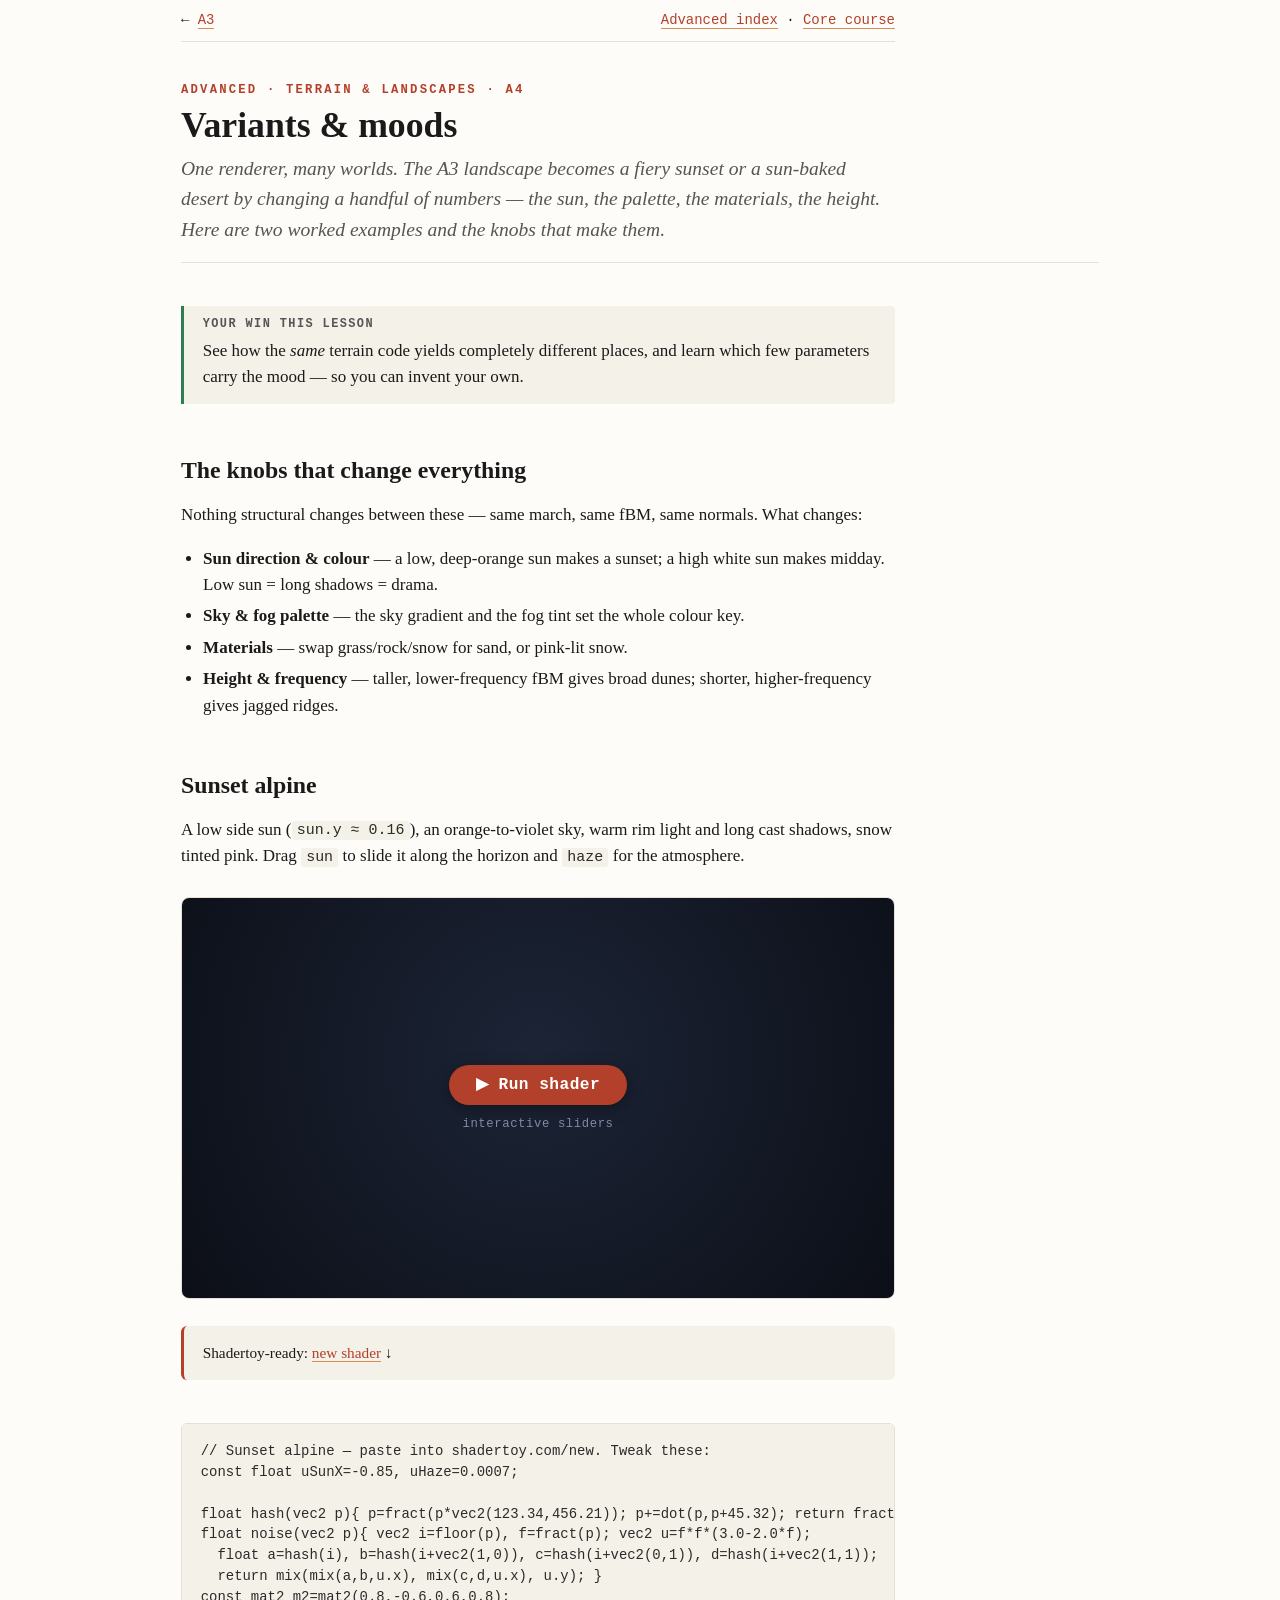
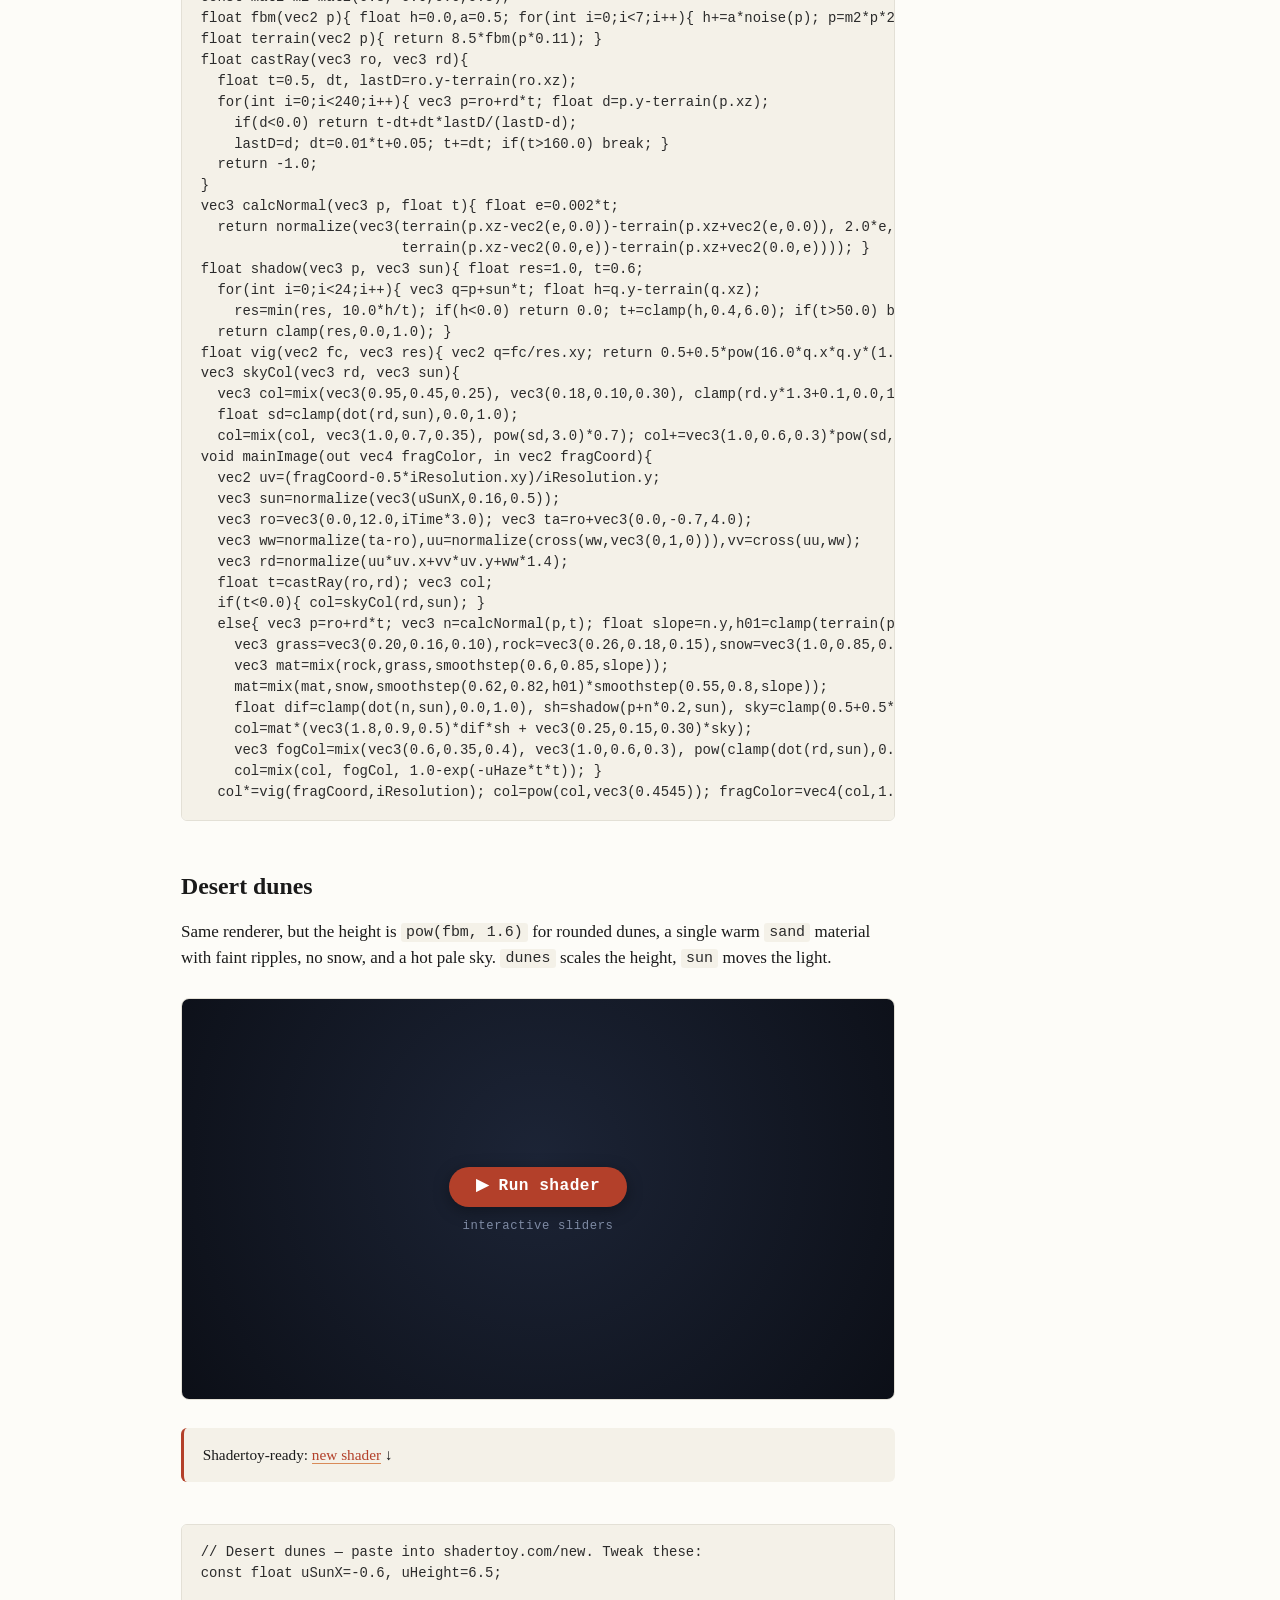
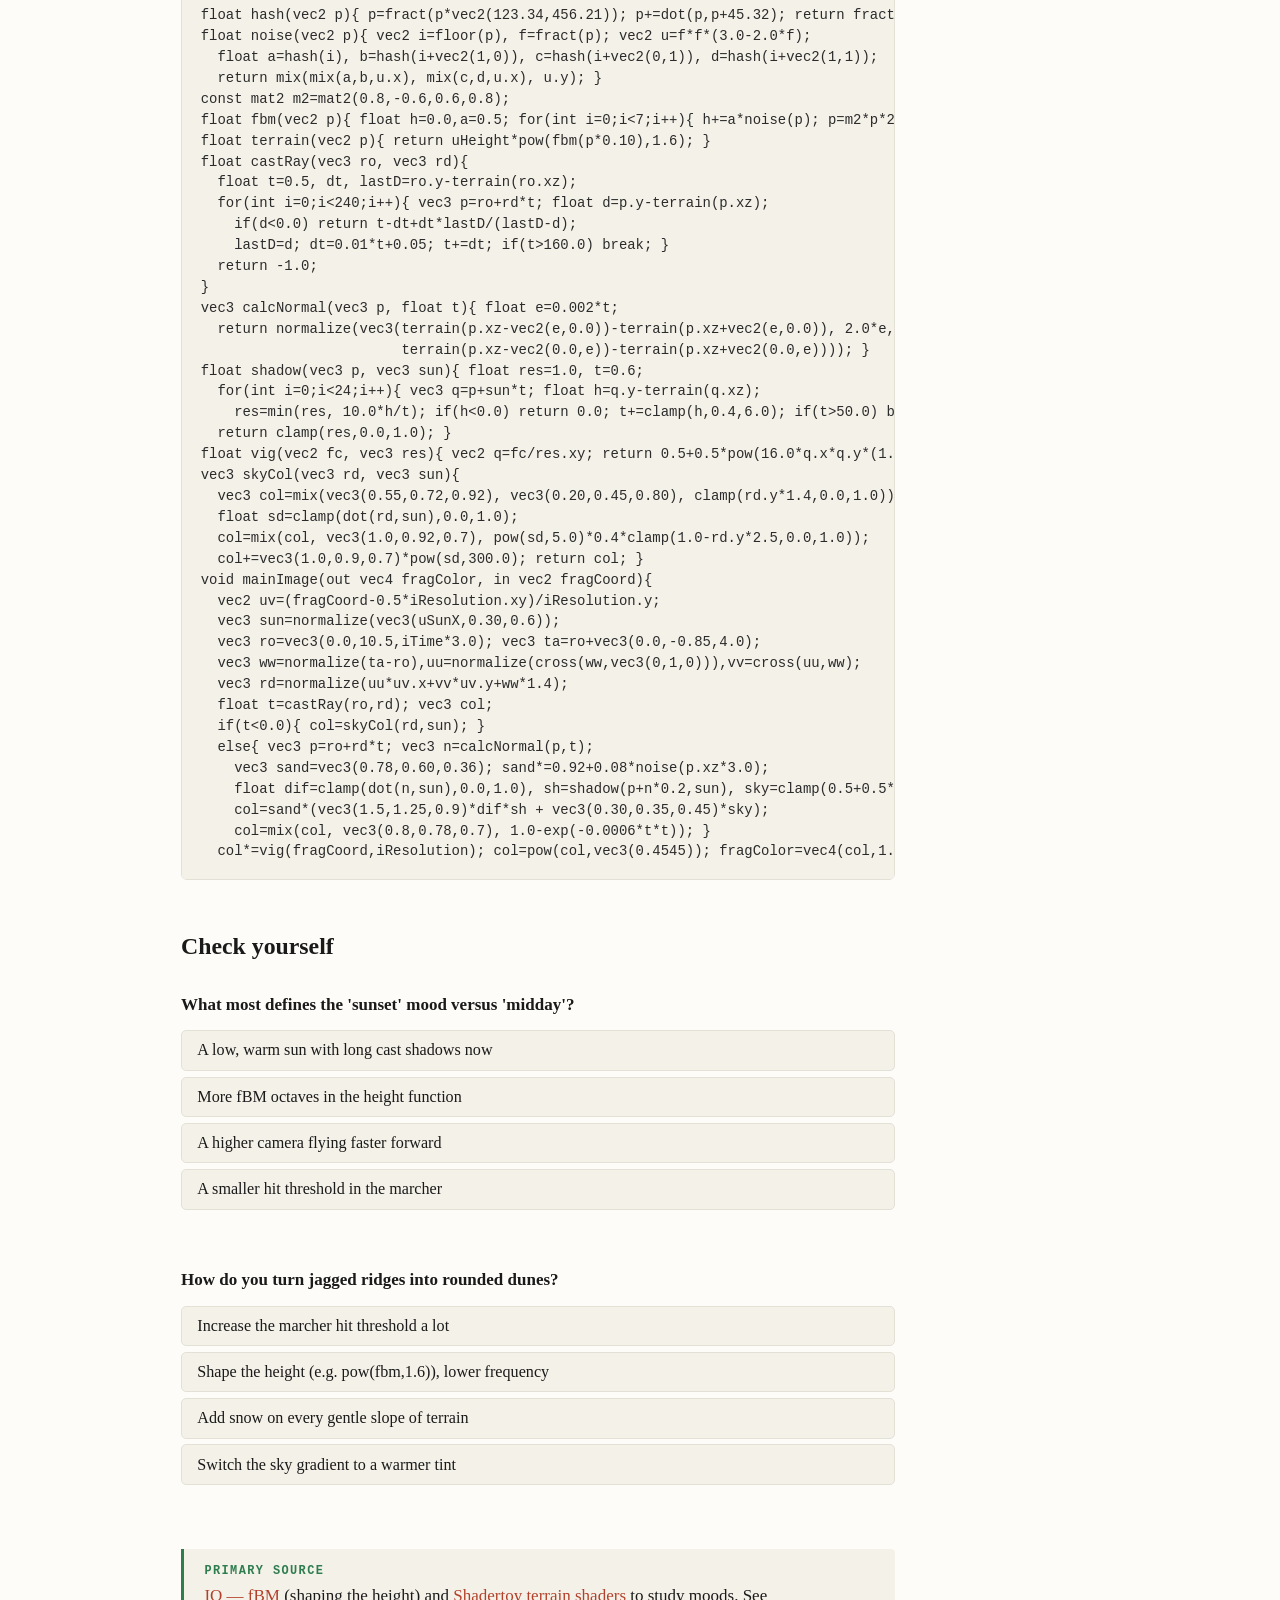
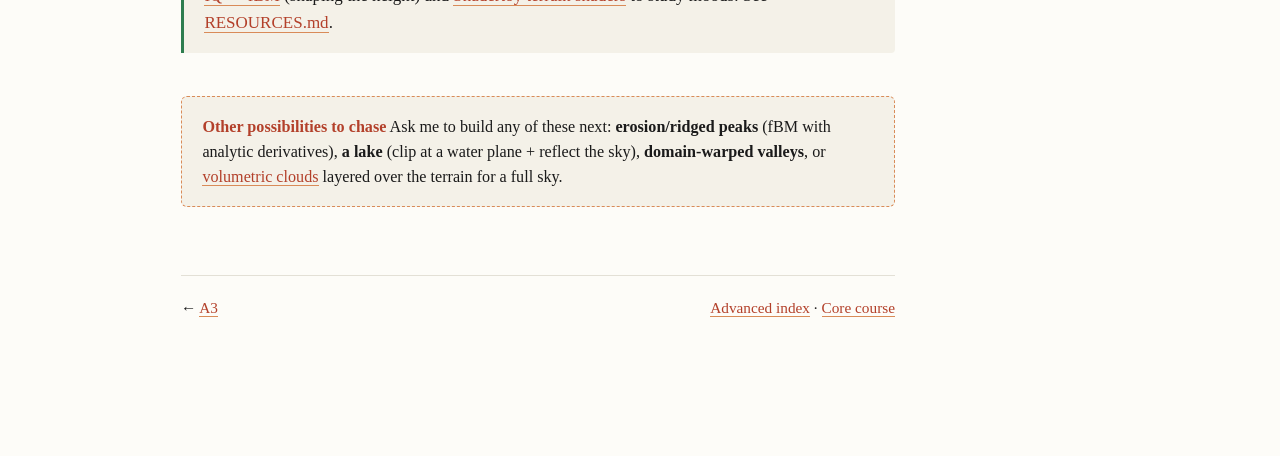
==== advanced/a4-variants-and-moods.html @ 478e91cb "Advanced raymarching track: terrain & landscapes (A1–A4, live WebGL labs)" ====
<!doctype html>
<html lang="en">
<head>
<meta charset="utf-8">
<meta name="viewport" content="width=device-width,initial-scale=1">
<title>A4 — Variants &amp; moods</title>
<link rel="stylesheet" href="../assets/lesson.css">
<style>
  .ship { margin: 1rem 0 2.5rem; padding: 0.9rem 1.1rem; border-radius: 6px; background: var(--code-bg);
    border-left: 3px solid var(--accent); font-size: 0.9rem; max-width: var(--measure); }
</style>
</head>
<body>

<header class="masthead">
  <p class="kicker">Advanced · Terrain &amp; Landscapes · A4</p>
  <h1>Variants &amp; moods</h1>
  <p class="standfirst">One renderer, many worlds. The A3 landscape becomes a fiery sunset or a sun-baked
  desert by changing a handful of numbers — the sun, the palette, the materials, the height. Here are two
  worked examples and the knobs that make them.</p>
</header>

<main>

<div class="goal">
  <span class="label">Your win this lesson</span>
  See how the <em>same</em> terrain code yields completely different places, and learn which few
  parameters carry the mood — so you can invent your own.
</div>

<h2>The knobs that change everything</h2>

<p>Nothing structural changes between these — same march, same fBM, same normals. What changes:</p>
<ul>
  <li><strong>Sun direction &amp; colour</strong> — a low, deep-orange sun makes a sunset; a high white
  sun makes midday. Low sun = long shadows = drama.</li>
  <li><strong>Sky &amp; fog palette</strong> — the sky gradient and the fog tint set the whole colour key.</li>
  <li><strong>Materials</strong> — swap grass/rock/snow for sand, or pink-lit snow.</li>
  <li><strong>Height &amp; frequency</strong> — taller, lower-frequency fBM gives broad dunes;
  shorter, higher-frequency gives jagged ridges.</li>
</ul>

<h2>Sunset alpine</h2>

<p>A low side sun (<code>sun.y ≈ 0.16</code>), an orange-to-violet sky, warm rim light and long cast
shadows, snow tinted pink. Drag <code>sun</code> to slide it along the horizon and <code>haze</code> for
the atmosphere.</p>

<div id="lab-sunset"></div>
<div class="ship">Shadertoy-ready: <a href="https://www.shadertoy.com/new" target="_blank">new shader</a> ↓</div>
<pre><code id="code-sunset"></code></pre>

<h2>Desert dunes</h2>

<p>Same renderer, but the height is <code>pow(fbm, 1.6)</code> for rounded dunes, a single warm
<code>sand</code> material with faint ripples, no snow, and a hot pale sky. <code>dunes</code> scales the
height, <code>sun</code> moves the light.</p>

<div id="lab-desert"></div>
<div class="ship">Shadertoy-ready: <a href="https://www.shadertoy.com/new" target="_blank">new shader</a> ↓</div>
<pre><code id="code-desert"></code></pre>

<h2>Check yourself</h2>

<div class="quiz" id="q1"
  data-q="What most defines the 'sunset' mood versus 'midday'?"
  data-correct="0"
  data-options='["A low, warm sun with long cast shadows now","More fBM octaves in the height function","A higher camera flying faster forward","A smaller hit threshold in the marcher"]'
  data-feedback="Sun height/colour drives the mood: low + warm = sunset and long shadows; high + white = flat midday."></div>

<div class="quiz" id="q2"
  data-q="How do you turn jagged ridges into rounded dunes?"
  data-correct="1"
  data-options='["Increase the marcher hit threshold a lot","Shape the height (e.g. pow(fbm,1.6)), lower frequency","Add snow on every gentle slope of terrain","Switch the sky gradient to a warmer tint"]'
  data-feedback="Remapping the height (a power curve) and using lower-frequency fBM smooths peaks into broad dunes."></div>

<div class="source">
  <span class="label">Primary source</span>
  <a href="https://iquilezles.org/articles/fbm/">IQ — fBM</a> (shaping the height) and
  <a href="https://www.shadertoy.com/results?query=terrain">Shadertoy terrain shaders</a> to study moods.
  See <a href="https://github.com/franpiaggio/interactive-shader-course/blob/main/RESOURCES.md">RESOURCES.md</a>.
</div>

<div class="ask">
  <span class="label">Other possibilities to chase</span>
  Ask me to build any of these next: <strong>erosion/ridged peaks</strong> (fBM with analytic
  derivatives), <strong>a lake</strong> (clip at a water plane + reflect the sky), <strong>domain-warped
  valleys</strong>, or <a href="https://franpiaggio.github.io/interactive-shader-course/lessons/0011-volumetric-clouds.html">volumetric clouds</a> layered over
  the terrain for a full sky.
</div>

<nav class="lesson-nav">
  <span>← <a href="a3-painting-the-landscape.html">A3</a></span>
  <span><a href="index.html">Advanced index</a> · <a href="https://franpiaggio.github.io/interactive-shader-course/">Core course</a></span>
</nav>

</main>

<script type="module" src="../assets/quiz.js"></script>
<script type="module">
import { createShaderLab } from '../assets/shader-lab.js';

const CORE = `
float hash(vec2 p){ p=fract(p*vec2(123.34,456.21)); p+=dot(p,p+45.32); return fract(p.x*p.y); }
float noise(vec2 p){ vec2 i=floor(p), f=fract(p); vec2 u=f*f*(3.0-2.0*f);
  float a=hash(i), b=hash(i+vec2(1,0)), c=hash(i+vec2(0,1)), d=hash(i+vec2(1,1));
  return mix(mix(a,b,u.x), mix(c,d,u.x), u.y); }
const mat2 m2=mat2(0.8,-0.6,0.6,0.8);
float fbm(vec2 p){ float h=0.0,a=0.5; for(int i=0;i<7;i++){ h+=a*noise(p); p=m2*p*2.0; a*=0.5; } return h; }`;
const MARCH = `
float castRay(vec3 ro, vec3 rd){
  float t=0.5, dt, lastD=ro.y-terrain(ro.xz);
  for(int i=0;i<240;i++){ vec3 p=ro+rd*t; float d=p.y-terrain(p.xz);
    if(d<0.0) return t-dt+dt*lastD/(lastD-d);
    lastD=d; dt=0.01*t+0.05; t+=dt; if(t>160.0) break; }
  return -1.0;
}
vec3 calcNormal(vec3 p, float t){ float e=0.002*t;
  return normalize(vec3(terrain(p.xz-vec2(e,0.0))-terrain(p.xz+vec2(e,0.0)), 2.0*e,
                        terrain(p.xz-vec2(0.0,e))-terrain(p.xz+vec2(0.0,e)))); }
float shadow(vec3 p, vec3 sun){ float res=1.0, t=0.6;
  for(int i=0;i<24;i++){ vec3 q=p+sun*t; float h=q.y-terrain(q.xz);
    res=min(res, 10.0*h/t); if(h<0.0) return 0.0; t+=clamp(h,0.4,6.0); if(t>50.0) break; }
  return clamp(res,0.0,1.0); }
float vig(vec2 fc, vec3 res){ vec2 q=fc/res.xy; return 0.5+0.5*pow(16.0*q.x*q.y*(1.0-q.x)*(1.0-q.y),0.15); }`;

const SUNSET = CORE + `
float terrain(vec2 p){ return 8.5*fbm(p*0.11); }` + MARCH + `
vec3 skyCol(vec3 rd, vec3 sun){
  vec3 col=mix(vec3(0.95,0.45,0.25), vec3(0.18,0.10,0.30), clamp(rd.y*1.3+0.1,0.0,1.0));
  float sd=clamp(dot(rd,sun),0.0,1.0);
  col=mix(col, vec3(1.0,0.7,0.35), pow(sd,3.0)*0.7); col+=vec3(1.0,0.6,0.3)*pow(sd,400.0)*2.0; return col; }
void mainImage(out vec4 fragColor, in vec2 fragCoord){
  vec2 uv=(fragCoord-0.5*iResolution.xy)/iResolution.y;
  vec3 sun=normalize(vec3(uSunX,0.16,0.5));
  vec3 ro=vec3(0.0,12.0,iTime*3.0); vec3 ta=ro+vec3(0.0,-0.7,4.0);
  vec3 ww=normalize(ta-ro),uu=normalize(cross(ww,vec3(0,1,0))),vv=cross(uu,ww);
  vec3 rd=normalize(uu*uv.x+vv*uv.y+ww*1.4);
  float t=castRay(ro,rd); vec3 col;
  if(t<0.0){ col=skyCol(rd,sun); }
  else{ vec3 p=ro+rd*t; vec3 n=calcNormal(p,t); float slope=n.y,h01=clamp(terrain(p.xz)/8.5,0.0,1.0);
    vec3 grass=vec3(0.20,0.16,0.10),rock=vec3(0.26,0.18,0.15),snow=vec3(1.0,0.85,0.8);
    vec3 mat=mix(rock,grass,smoothstep(0.6,0.85,slope));
    mat=mix(mat,snow,smoothstep(0.62,0.82,h01)*smoothstep(0.55,0.8,slope));
    float dif=clamp(dot(n,sun),0.0,1.0), sh=shadow(p+n*0.2,sun), sky=clamp(0.5+0.5*n.y,0.0,1.0);
    col=mat*(vec3(1.8,0.9,0.5)*dif*sh + vec3(0.25,0.15,0.30)*sky);
    vec3 fogCol=mix(vec3(0.6,0.35,0.4), vec3(1.0,0.6,0.3), pow(clamp(dot(rd,sun),0.0,1.0),3.0));
    col=mix(col, fogCol, 1.0-exp(-uHaze*t*t)); }
  col*=vig(fragCoord,iResolution); col=pow(col,vec3(0.4545)); fragColor=vec4(col,1.0); }`;

const DESERT = CORE + `
float terrain(vec2 p){ return uHeight*pow(fbm(p*0.10),1.6); }` + MARCH + `
vec3 skyCol(vec3 rd, vec3 sun){
  vec3 col=mix(vec3(0.55,0.72,0.92), vec3(0.20,0.45,0.80), clamp(rd.y*1.4,0.0,1.0));
  float sd=clamp(dot(rd,sun),0.0,1.0);
  col=mix(col, vec3(1.0,0.92,0.7), pow(sd,5.0)*0.4*clamp(1.0-rd.y*2.5,0.0,1.0));
  col+=vec3(1.0,0.9,0.7)*pow(sd,300.0); return col; }
void mainImage(out vec4 fragColor, in vec2 fragCoord){
  vec2 uv=(fragCoord-0.5*iResolution.xy)/iResolution.y;
  vec3 sun=normalize(vec3(uSunX,0.30,0.6));
  vec3 ro=vec3(0.0,10.5,iTime*3.0); vec3 ta=ro+vec3(0.0,-0.85,4.0);
  vec3 ww=normalize(ta-ro),uu=normalize(cross(ww,vec3(0,1,0))),vv=cross(uu,ww);
  vec3 rd=normalize(uu*uv.x+vv*uv.y+ww*1.4);
  float t=castRay(ro,rd); vec3 col;
  if(t<0.0){ col=skyCol(rd,sun); }
  else{ vec3 p=ro+rd*t; vec3 n=calcNormal(p,t);
    vec3 sand=vec3(0.78,0.60,0.36); sand*=0.92+0.08*noise(p.xz*3.0);
    float dif=clamp(dot(n,sun),0.0,1.0), sh=shadow(p+n*0.2,sun), sky=clamp(0.5+0.5*n.y,0.0,1.0);
    col=sand*(vec3(1.5,1.25,0.9)*dif*sh + vec3(0.30,0.35,0.45)*sky);
    col=mix(col, vec3(0.8,0.78,0.7), 1.0-exp(-0.0006*t*t)); }
  col*=vig(fragCoord,iResolution); col=pow(col,vec3(0.4545)); fragColor=vec4(col,1.0); }`;

createShaderLab(document.getElementById('lab-sunset'), {
  height: 400,
  uniforms: [
    { name: 'uSunX', label: 'sun',  min: -1.0, max: -0.2, value: -0.85 },
    { name: 'uHaze', label: 'haze', min: 0.0003, max: 0.0016, step: 0.0001, value: 0.0007 },
  ],
  source: SUNSET,
});
createShaderLab(document.getElementById('lab-desert'), {
  height: 400,
  uniforms: [
    { name: 'uSunX',   label: 'sun',   min: -1.0, max: 0.2, value: -0.6 },
    { name: 'uHeight', label: 'dunes', min: 3.0, max: 10.0, value: 6.5 },
  ],
  source: DESERT,
});

document.getElementById('code-sunset').textContent =
  '// Sunset alpine — paste into shadertoy.com/new. Tweak these:\nconst float uSunX=-0.85, uHaze=0.0007;\n' + SUNSET;
document.getElementById('code-desert').textContent =
  '// Desert dunes — paste into shadertoy.com/new. Tweak these:\nconst float uSunX=-0.6, uHeight=6.5;\n' + DESERT;
</script>
</body>
</html>
---- assets/lesson.css ----
/* ============================================================
   Shared lesson stylesheet — Raymarching for Creative Art
   Tufte-inspired: readable measure, generous margins, sidenotes.
   Used by every lesson + reference doc so the course feels like one book.
   ============================================================ */

:root {
  --ink:        #1a1a1a;
  --ink-soft:   #555;
  --paper:      #fdfcf8;
  --rule:       #e3e0d6;
  --accent:     #b3402a;   /* terracotta — links, highlights */
  --accent-dim: #d98b58;
  --code-bg:    #f4f1e8;
  --code-ink:   #2b2b2b;
  --ok:         #2e7d4f;
  --warn:       #b3402a;
  --measure:    42rem;     /* main text column */
}

@media (prefers-color-scheme: dark) {
  :root {
    --ink:#e8e6df; --ink-soft:#a8a49a; --paper:#15140f; --rule:#33312a;
    --accent:#e6885f; --accent-dim:#b3402a; --code-bg:#1e1d18; --code-ink:#e0ddd2;
  }
}

* { box-sizing: border-box; }

html { font-size: 17px; }

body {
  margin: 0 auto;
  padding: 4rem 2rem 8rem;
  max-width: 58rem;
  background: var(--paper);
  color: var(--ink);
  font-family: Georgia, Cambria, "Times New Roman", serif;
  line-height: 1.55;
  -webkit-font-smoothing: antialiased;
  text-rendering: optimizeLegibility;
}

/* ---- masthead ---- */
.masthead { border-bottom: 1px solid var(--rule); padding-bottom: 1rem; margin-bottom: 2.5rem; }
.kicker {
  font: 600 0.72rem/1 ui-monospace, "SF Mono", Menlo, monospace;
  letter-spacing: 0.18em; text-transform: uppercase; color: var(--accent);
  margin: 0 0 0.6rem;
}
.masthead h1 { font-size: 2.1rem; line-height: 1.1; margin: 0 0 0.5rem; font-weight: 700; }
.masthead .standfirst { color: var(--ink-soft); font-size: 1.15rem; font-style: italic; margin: 0; max-width: var(--measure); }

/* ---- prose ---- */
main, .prose { max-width: var(--measure); }
h2 { font-size: 1.4rem; margin: 2.8rem 0 0.8rem; font-weight: 700; }
h3 { font-size: 1.1rem; margin: 1.8rem 0 0.5rem; font-weight: 700; color: var(--ink-soft); }
p  { margin: 0 0 1rem; }
a  { color: var(--accent); text-decoration: none; border-bottom: 1px solid var(--accent-dim); }
a:hover { background: var(--accent); color: var(--paper); }
strong { font-weight: 700; }
em { font-style: italic; }

ul, ol { max-width: var(--measure); padding-left: 1.3rem; }
li { margin: 0.3rem 0; }

/* ---- callouts ---- */
.note, .goal, .try, .pitfall {
  border-left: 3px solid var(--accent-dim);
  background: var(--code-bg);
  padding: 0.8rem 1.1rem;
  margin: 1.4rem 0;
  border-radius: 0 4px 4px 0;
  max-width: var(--measure);
}
.note   { border-color: #6b8cae; }
.goal   { border-color: var(--ok); }
.try    { border-color: var(--accent); }
.pitfall{ border-color: var(--warn); }
.note .label, .goal .label, .try .label, .pitfall .label {
  display:block; font: 600 0.7rem/1 ui-monospace, monospace; letter-spacing:0.12em;
  text-transform: uppercase; margin-bottom: 0.4rem; color: var(--ink-soft);
}

/* ---- code ---- */
code {
  font-family: ui-monospace, "SF Mono", Menlo, Consolas, monospace;
  font-size: 0.88em; background: var(--code-bg); color: var(--code-ink);
  padding: 0.1em 0.35em; border-radius: 3px;
}
pre {
  background: var(--code-bg); color: var(--code-ink);
  padding: 1rem 1.1rem; border-radius: 6px; overflow-x: auto;
  font-size: 0.82rem; line-height: 1.5; border: 1px solid var(--rule);
  max-width: var(--measure);
}
pre code { background: none; padding: 0; font-size: inherit; }

/* ---- shader lab (live canvas + editor) ---- */
.shader-lab {
  margin: 1.6rem 0;
  border: 1px solid var(--rule); border-radius: 8px; overflow: hidden;
  background: #000; max-width: var(--measure);
}
/* lazy "Run" poster */
.shader-lab .lab-poster {
  display: flex; flex-direction: column; align-items: center; justify-content: center; gap: 0.8rem;
  background: radial-gradient(circle at 50% 40%, #1c2436, #0c0f17);
  color: #cdd6e6;
}
.shader-lab .lab-run {
  cursor: pointer; background: var(--accent); color: #fff; border: none;
  border-radius: 999px; padding: 0.7rem 1.6rem; font: 600 0.95rem/1 ui-monospace, monospace;
  letter-spacing: 0.03em; box-shadow: 0 4px 16px rgba(0,0,0,.35); transition: transform .1s, background .12s;
}
.shader-lab .lab-run:hover { background: var(--accent-dim); transform: translateY(-1px); }
.shader-lab .lab-poster-hint { font: 0.72rem/1 ui-monospace, monospace; color: #7e8aa3; letter-spacing: 0.05em; }

.shader-lab .lab-stage { position: relative; }
.shader-lab canvas { display: block; width: 100%; background:#000; cursor: crosshair; }

/* inspector read-out overlay */
.shader-lab .lab-readout {
  position: absolute; left: 0; right: 0; bottom: 0;
  font: 0.72rem/1.5 ui-monospace, monospace; color: #e8e6df;
  background: linear-gradient(transparent, rgba(0,0,0,0.78) 45%);
  padding: 1.4rem 0.8rem 0.5rem; pointer-events: none;
}
.shader-lab .lab-readout b { color: #ffd9a0; font-weight: 700; }
.shader-lab .lab-readout i.sw {
  display:inline-block; width:0.85em; height:0.85em; border-radius:2px;
  border:1px solid rgba(255,255,255,.5); vertical-align:-1px; margin-left:0.3em;
}

/* uniform sliders */
.shader-lab .lab-uniforms { padding: 0.6rem 1rem; background: #1c1b15; border-top: 1px solid var(--rule); }
.shader-lab .uni-row { display:flex; align-items:center; gap:0.7rem; margin:0.25rem 0;
  font: 0.74rem/1 ui-monospace, monospace; color:#cfc8b4; }
.shader-lab .uni-name { flex: 0 0 8.5em; }
.shader-lab .uni-row input[type=range] { flex: 1; accent-color: var(--accent); }
.shader-lab .uni-val { flex: 0 0 3em; text-align:right; color:#ffd9a0; }

/* auto-graded challenges */
.shader-lab .lab-challenges { padding: 0.5rem 1rem 0.8rem; background:#16150f; border-top:1px solid var(--rule); }
.shader-lab .chal { display:flex; align-items:flex-start; gap:0.6rem; margin:0.45rem 0;
  font: 0.8rem/1.45 Georgia, serif; color:#d8d4c8; }
.shader-lab .chal-mark { flex:0 0 1.1em; font-family:ui-monospace,monospace; color:#8a857a; }
.shader-lab .chal.pass .chal-mark { color:#7fd99b; }
.shader-lab .chal.fail .chal-mark { color:#e6885f; }
.shader-lab .chal-text { flex:1; }
.shader-lab .chal-text code { background:#2a281f; color:#e6c98a; }
.shader-lab .chal-btn {
  flex:0 0 auto; cursor:pointer; background:var(--accent); color:#fff; border:none;
  border-radius:4px; padding:0.25rem 0.7rem; font:0.72rem/1 ui-monospace,monospace;
}
.shader-lab .chal-btn:hover { background:var(--accent-dim); }
.shader-lab .chal-btn:disabled { opacity:0.5; cursor:default; }

.shader-lab .lab-editor {
  width: 100%; border: none; border-top: 1px solid var(--rule);
  background: #14130f; color: #d6e9c0;
  font-family: ui-monospace, "SF Mono", Menlo, monospace;
  font-size: 0.78rem; line-height: 1.45; padding: 0.8rem 1rem;
  resize: vertical; tab-size: 4; outline: none;
}
.shader-lab .lab-status {
  font: 0.72rem/1.4 ui-monospace, monospace; padding: 0.4rem 1rem;
  background: #1c1b15; color: #8fae6b; white-space: pre-wrap;
}
.shader-lab .lab-status.err { color: #e6885f; }

/* ---- quiz ---- */
.quiz { max-width: var(--measure); margin: 1.6rem 0; }
.quiz .q { font-weight: 700; margin-bottom: 0.7rem; }
.quiz .opt {
  display:block; width:100%; text-align:left; cursor:pointer;
  background: var(--code-bg); border:1px solid var(--rule); color:var(--ink);
  padding:0.6rem 0.9rem; margin:0.35rem 0; border-radius:5px;
  font-family: inherit; font-size: 0.95rem; transition: background .12s;
}
.quiz .opt:hover { border-color: var(--accent-dim); }
.quiz .opt.correct { background:#dff0e4; border-color:var(--ok); color:#194d31; }
.quiz .opt.wrong   { background:#f6e0da; border-color:var(--warn); color:#7a241a; }
.quiz .fb { margin-top:0.6rem; font-style:italic; color:var(--ink-soft); min-height:1.2em; }
@media (prefers-color-scheme: dark) {
  .quiz .opt.correct { background:#16331f; color:#9fe0b5; }
  .quiz .opt.wrong   { background:#3a1b15; color:#e6a08a; }
}

/* ---- sticky top nav (cloned from footer by quiz.js) ---- */
.topbar {
  position: sticky; top: 0; z-index: 20; margin: -4rem 0 2.5rem; padding: 0.7rem 0;
  display: flex; justify-content: space-between; align-items: center; gap: 1rem;
  background: var(--paper); border-bottom: 1px solid var(--rule);
  font: 0.82rem/1.2 ui-monospace, monospace; max-width: var(--measure);
}
.topbar a { white-space: nowrap; }
@media print { .topbar { display: none; } }

/* ---- footer nav ---- */
.lesson-nav {
  margin-top: 4rem; padding-top: 1.2rem; border-top: 1px solid var(--rule);
  display:flex; justify-content:space-between; gap:1rem; font-size:0.9rem;
  max-width: var(--measure);
}
.ask {
  margin-top: 2.5rem; padding: 1rem 1.2rem; border:1px dashed var(--accent-dim);
  border-radius:6px; background:var(--code-bg); font-size:0.95rem; max-width:var(--measure);
}
.ask .label { font-weight:700; color:var(--accent); }

/* ---- source citation ---- */
.source {
  margin-top: 2rem; padding: 1rem 1.2rem; border-left:3px solid var(--ok);
  background: var(--code-bg); border-radius:0 4px 4px 0; max-width: var(--measure);
}
.source .label { font:600 0.7rem/1 ui-monospace,monospace; letter-spacing:0.12em;
  text-transform:uppercase; color:var(--ok); display:block; margin-bottom:0.3rem; }

/* ---- print ---- */
@media print {
  body { background:#fff; color:#000; padding:1rem; max-width:none; }
  .shader-lab .lab-editor, .lab-status { display:none; }
  a { color:#000; border:none; }
  .ask, .lesson-nav { display:none; }
}
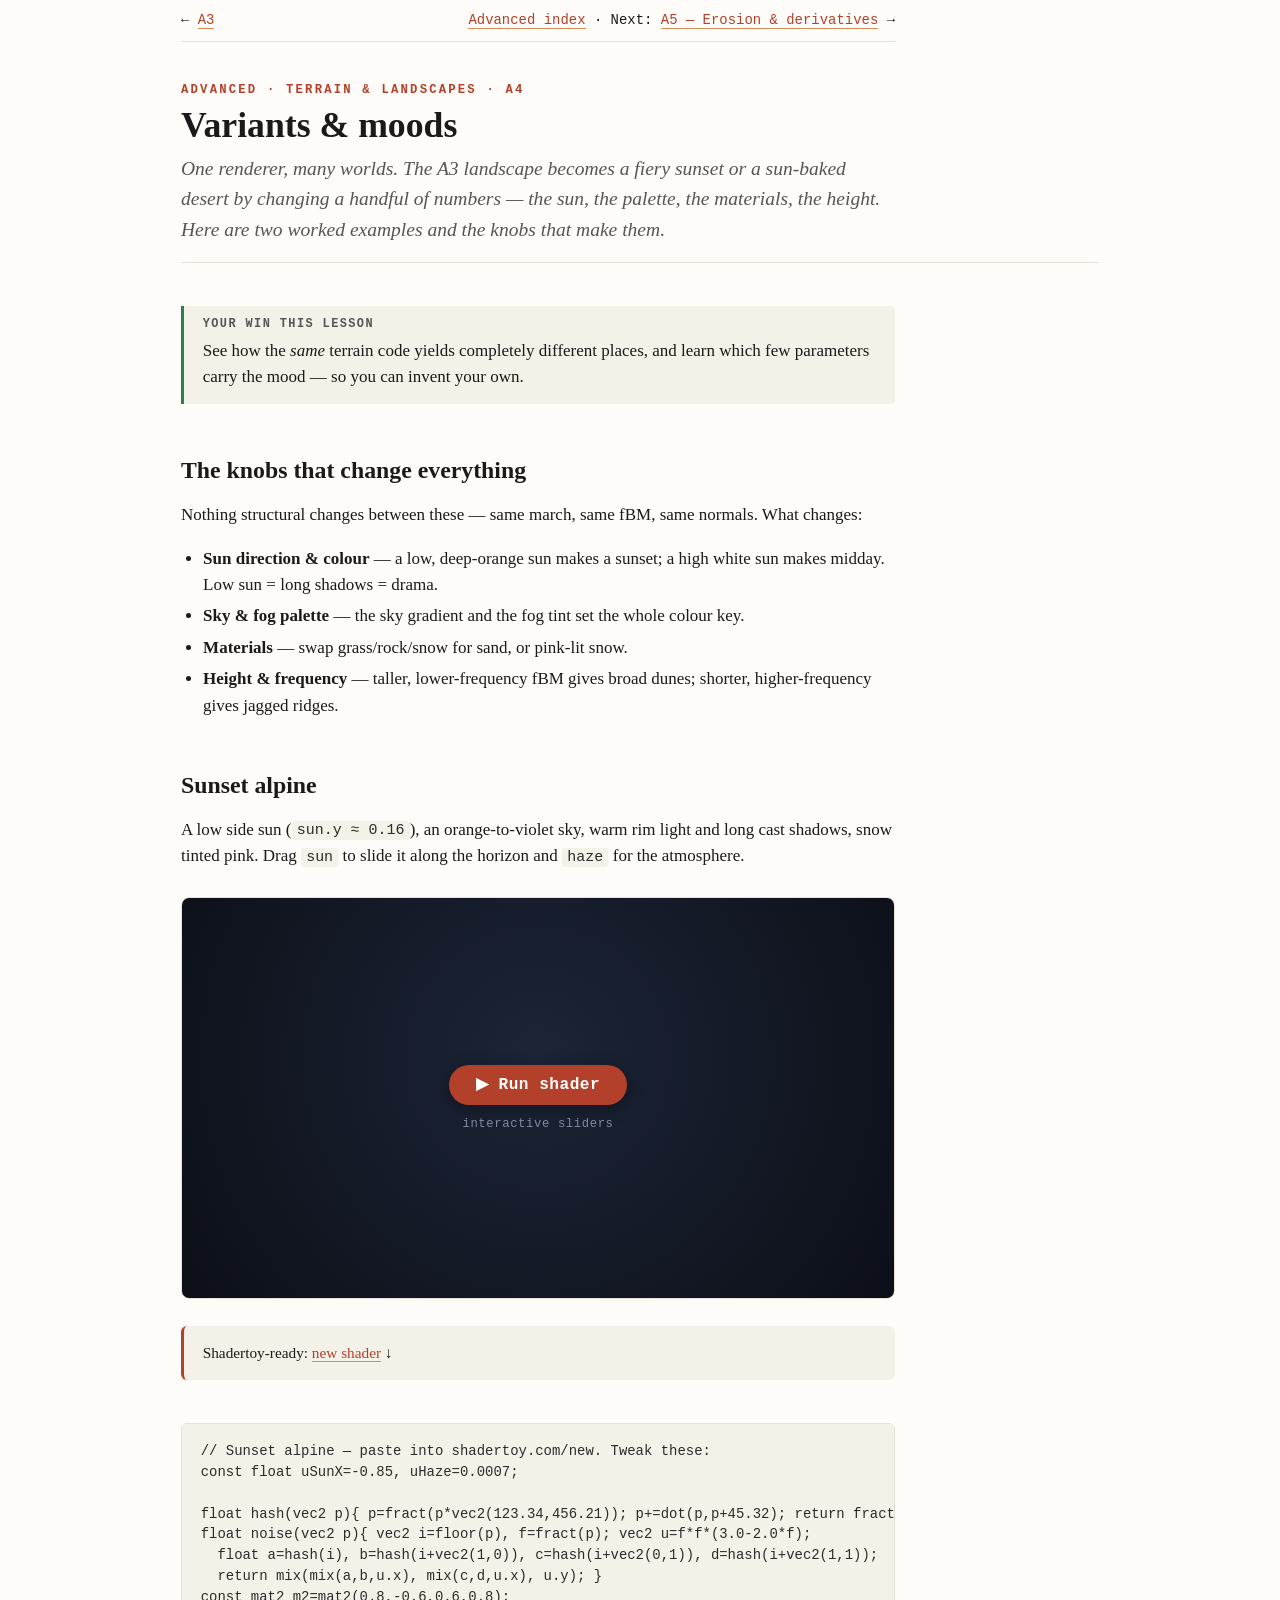
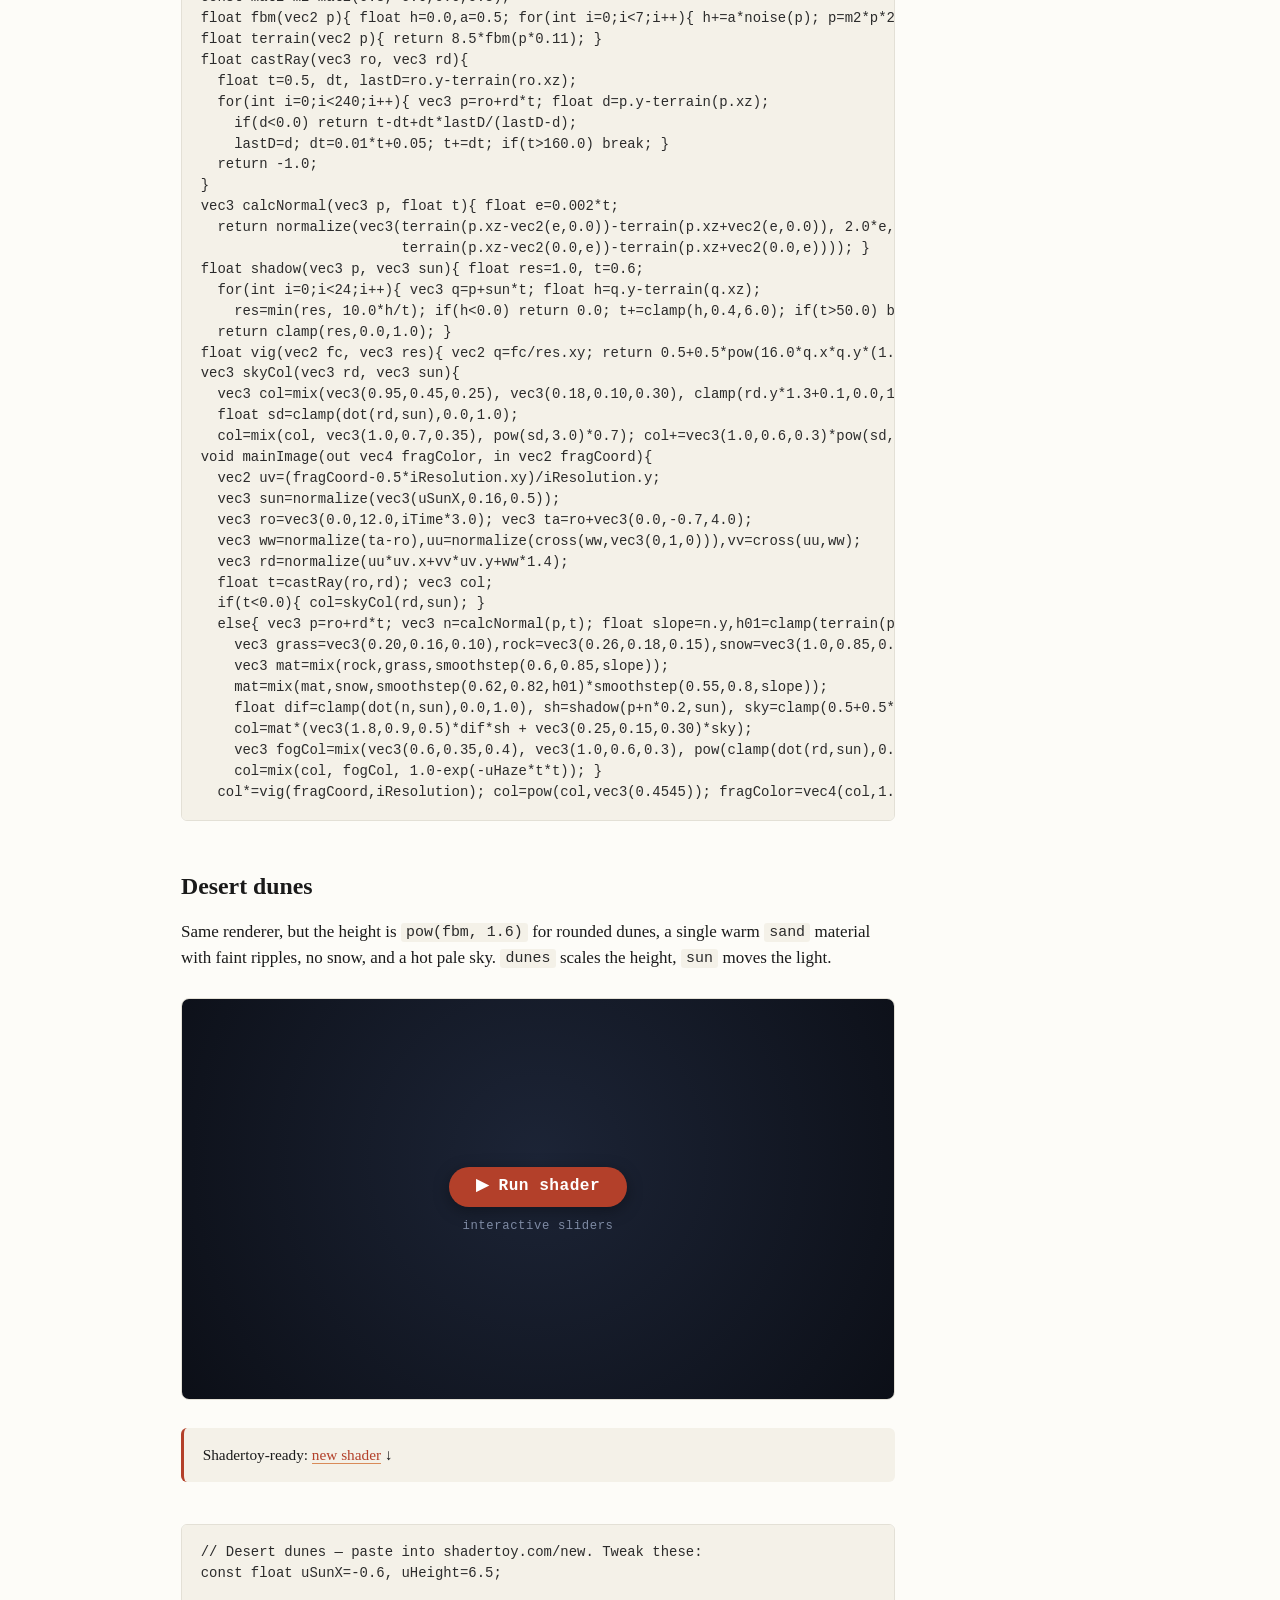
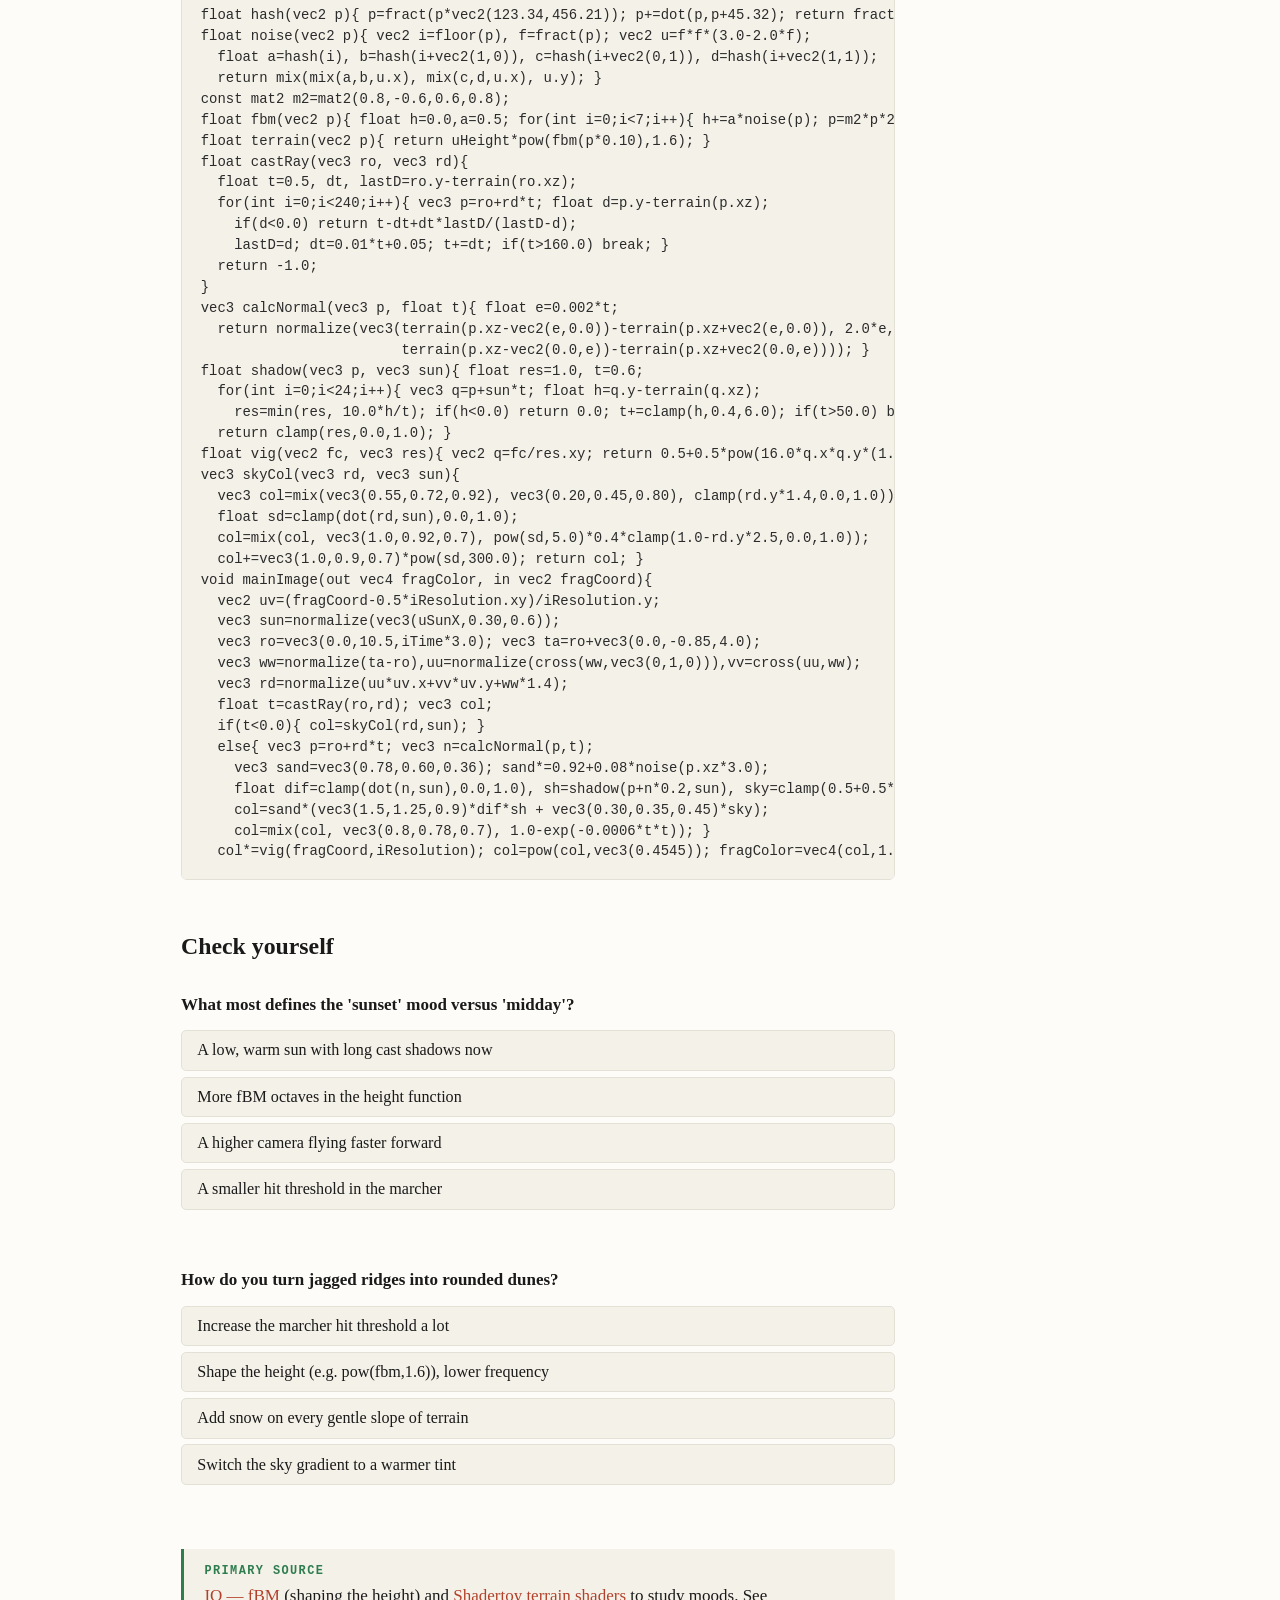
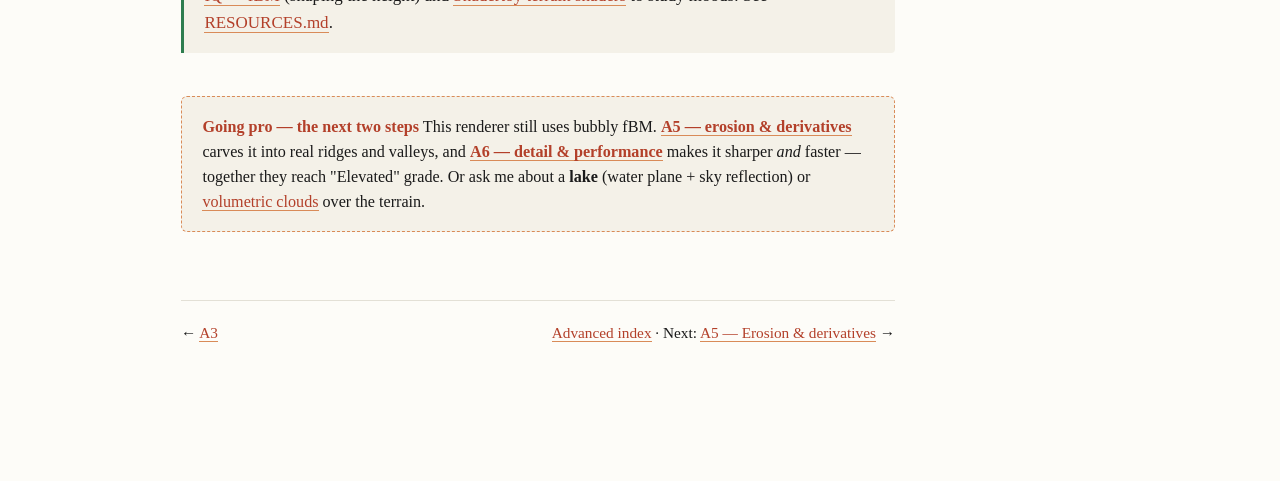
==== commit e49d00a6: "Add advanced A5 (erosion/derivatives) + A6 (detail & performance); update A4/index/demo" ====
--- a/advanced/a4-variants-and-moods.html
+++ b/advanced/a4-variants-and-moods.html
@@ -82,16 +82,17 @@
 </div>
 
 <div class="ask">
-  <span class="label">Other possibilities to chase</span>
-  Ask me to build any of these next: <strong>erosion/ridged peaks</strong> (fBM with analytic
-  derivatives), <strong>a lake</strong> (clip at a water plane + reflect the sky), <strong>domain-warped
-  valleys</strong>, or <a href="https://franpiaggio.github.io/interactive-shader-course/lessons/0011-volumetric-clouds.html">volumetric clouds</a> layered over
-  the terrain for a full sky.
+  <span class="label">Going pro — the next two steps</span>
+  This renderer still uses bubbly fBM. <strong><a href="a5-erosion-and-derivatives.html">A5 — erosion
+  &amp; derivatives</a></strong> carves it into real ridges and valleys, and
+  <strong><a href="a6-detail-and-performance.html">A6 — detail &amp; performance</a></strong> makes it
+  sharper <em>and</em> faster — together they reach "Elevated" grade. Or ask me about a <strong>lake</strong>
+  (water plane + sky reflection) or <a href="https://franpiaggio.github.io/interactive-shader-course/lessons/0011-volumetric-clouds.html">volumetric clouds</a> over the terrain.
 </div>
 
 <nav class="lesson-nav">
   <span>← <a href="a3-painting-the-landscape.html">A3</a></span>
-  <span><a href="index.html">Advanced index</a> · <a href="https://franpiaggio.github.io/interactive-shader-course/">Core course</a></span>
+  <span><a href="index.html">Advanced index</a> · Next: <a href="a5-erosion-and-derivatives.html">A5 — Erosion &amp; derivatives</a> →</span>
 </nav>
 
 </main>
